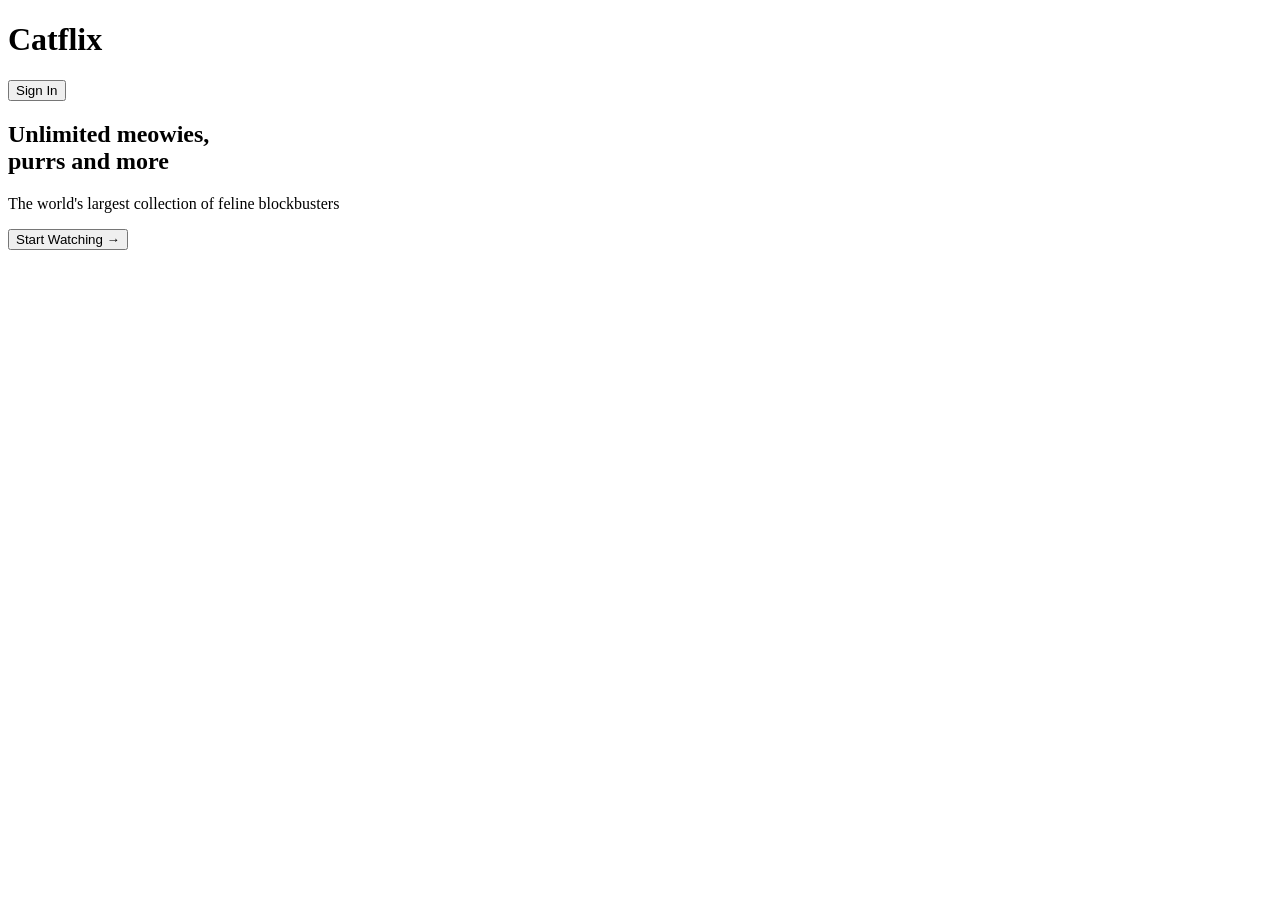
==== index.html @ e940a7c2 "Create Landing page HTML structure" ====
<!DOCTYPE html>
<html lang="en">
<head>
    <meta charset="UTF-8">
    <meta name="viewport" content="width=device-width, initial-scale=1.0">
    <title> Catflix </title>
</head>
<body>
    <header class="header"> 
        <h1 class="heading-1"> Catflix </h1>
        <button class="sign-in-btn"> Sign In </button>
    </header>
    <main>
        <section class="hero">
            <div class="hero-container">
                <h2 class="hero-heading"> Unlimited meowies, <br> purrs and more </h2>
                <p class="hero-text"> The world's largest collection of feline blockbusters </p>
                <button class="watch-btn"> Start Watching → </button>
            </div>
        </section>
    </main>
</body>
</html>
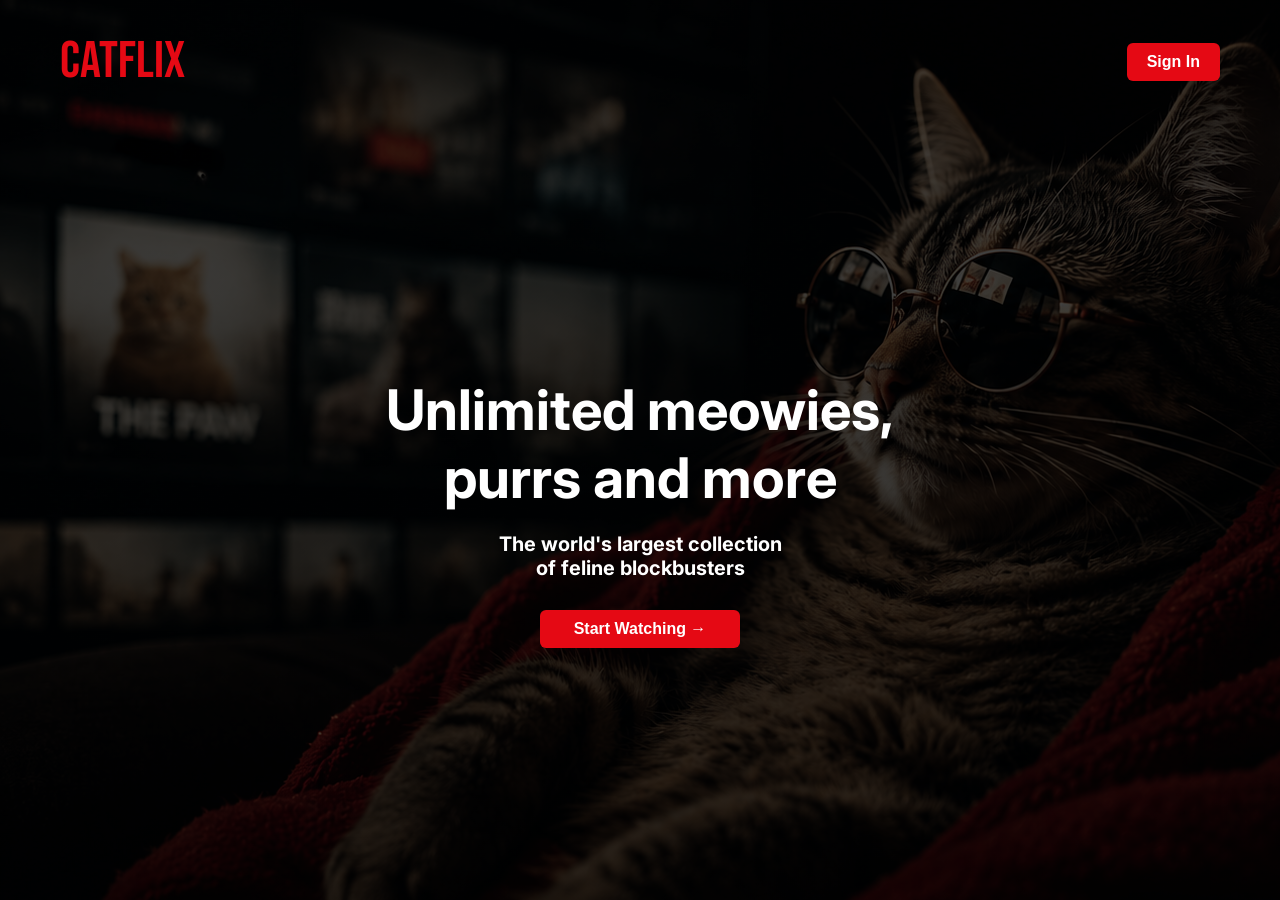
==== commit 5240f66d: "style: Implement landing page UI" ====
--- a/index.html
+++ b/index.html
@@ -3,7 +3,11 @@
 <head>
     <meta charset="UTF-8">
     <meta name="viewport" content="width=device-width, initial-scale=1.0">
+    <link rel="preconnect" href="https://fonts.googleapis.com">
+    <link rel="preconnect" href="https://fonts.gstatic.com" crossorigin>
+    <link href="https://fonts.googleapis.com/css2?family=Bebas+Neue&family=Inter:ital,opsz,wght@0,14..32,100..900;1,14..32,100..900&display=swap" rel="stylesheet">
     <title> Catflix </title>
+    <link rel="stylesheet" href="css/style.css">
 </head>
 <body>
     <header class="header"> 
@@ -14,8 +18,10 @@
         <section class="hero">
             <div class="hero-container">
                 <h2 class="hero-heading"> Unlimited meowies, <br> purrs and more </h2>
-                <p class="hero-text"> The world's largest collection of feline blockbusters </p>
-                <button class="watch-btn"> Start Watching → </button>
+                <p class="hero-text"> The world's largest collection <br> of feline blockbusters </p>
+                <a href="browse.html">
+                    <button class="watch-btn"> Start Watching → </button> 
+                </a>
             </div>
         </section>
     </main>
--- a/css/style.css
+++ b/css/style.css
@@ -0,0 +1,95 @@
+*{
+    margin:0;
+    padding:0;
+    box-sizing:border-box;
+}
+
+body{
+    background:#141414;
+    color:white;
+    font-family:Inter,sans-serif;
+    background-image: linear-gradient(
+            rgba(0,0,0,.75),
+            rgba(0,0,0,.75)
+        ),url("../images/hero-bg.png");
+    min-height: 100vh;
+    display: flex;
+    flex-direction: column;
+}
+
+main {
+    flex: 1;
+    display: flex;
+    align-items: center;
+    justify-content: center;
+    padding: 20px;
+}
+
+.hero {
+    width: 100%;
+    display: flex;
+    align-items: center;
+    justify-content: center;
+}
+
+.header {
+    display: flex;
+    justify-content: space-between;
+    align-items: center;
+    padding: 30px 60px;
+}
+
+.heading-1 {
+    font-size: 3.25rem;
+    color: #E50914;
+    font-family: "Bebas Neue";
+    font-weight: 500;
+}
+
+.sign-in-btn {
+    background-color: #E50914;
+    color: white;
+    border: none;
+    padding: 10px 20px;
+    font-size: 1rem;
+    cursor: pointer;
+    border-radius: 6px;
+    font-weight: bold;
+}
+
+.hero-container {
+    display: flex;
+    flex-direction: column;
+    align-items: center;
+    justify-content: center;
+    text-align: center;
+    padding: 0 20px;
+    min-height: 60vh;
+    background-size: cover;
+    background-position: center;
+    background-repeat: no-repeat;
+}
+
+.hero-heading {
+    font-size: 3.5rem;
+    margin-bottom: 20px;
+    font-weight: bold;
+} 
+
+.hero-text {
+    font-size: 1.25rem;
+    margin-bottom: 30px;
+    font-weight: bold;
+}
+
+.watch-btn {
+    background-color: #E50914;
+    color: white;
+    border: none;
+    padding: 10px 20px;
+    font-size: 1rem;
+    cursor: pointer;
+    border-radius: 6px;
+    font-weight: bold;
+    width: 200px;
+}
